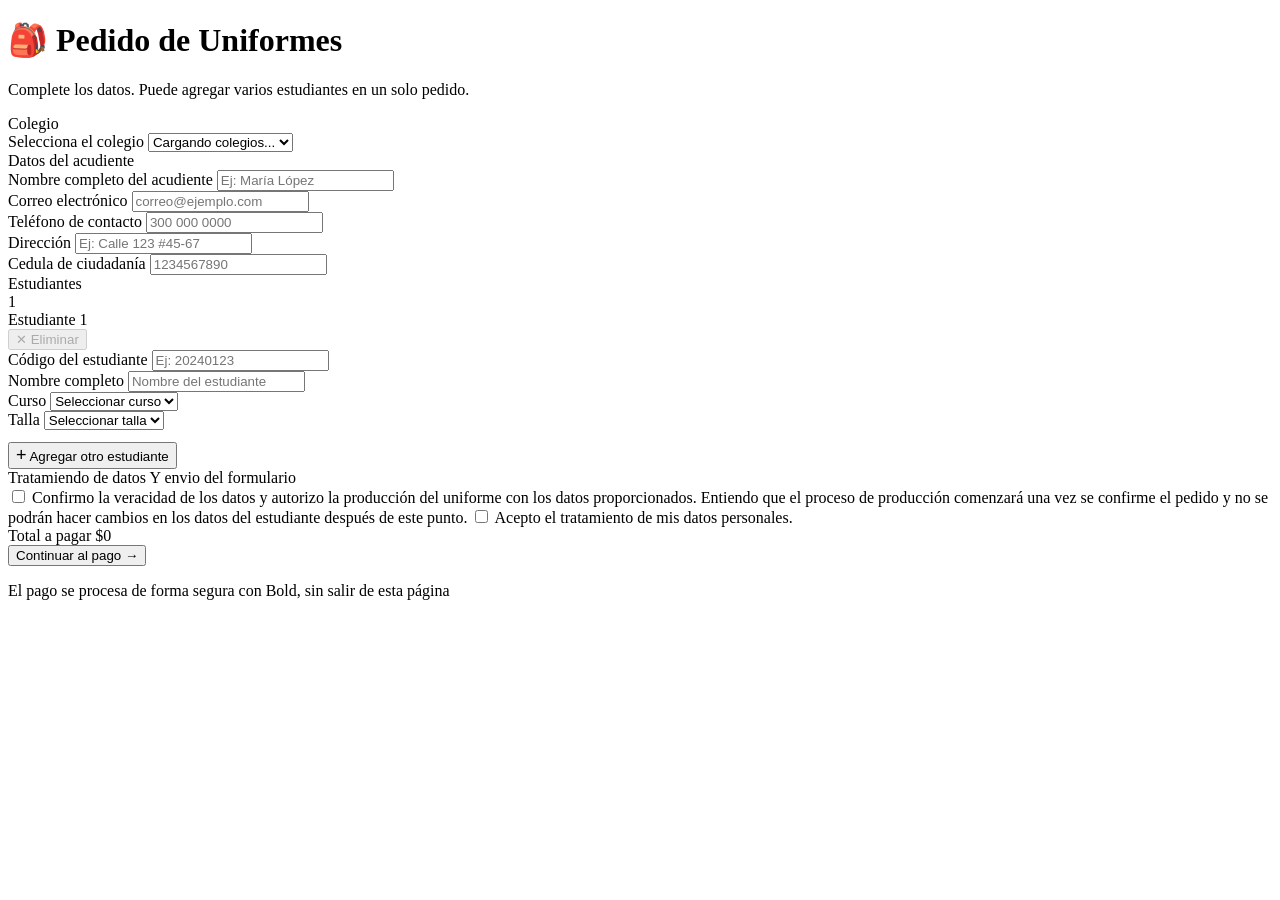
==== index.html @ 0cfe166a "Bold update" ====
<!doctype html>
<html lang="es">
  <head>
    <meta charset="UTF-8" />
    <meta name="viewport" content="width=device-width, initial-scale=1.0" />
    <title>Pedido de Uniformes</title>
    <link
      href="https://fonts.googleapis.com/css2?family=Nunito:wght@400;500;600;700&display=swap"
      rel="stylesheet"
    />
    <link rel="stylesheet" href="index.css" />
    <script src="https://checkout.bold.co/library/boldPaymentButton.js"></script>
  </head>
  <body>
    <div class="header">
      <h1>🎒 Pedido de Uniformes</h1>
      <p>
        Complete los datos. Puede agregar varios estudiantes en un solo pedido.
      </p>
    </div>

    <form id="form">
      <div class="wrap">
        <!-- Selección de colegio -->
        <div class="card">
          <div class="card-title">Colegio</div>
          <div class="fields">
            <div class="field full">
              <label>Selecciona el colegio</label>
              <select id="colegio" required>
                <option value="" disabled selected>Cargando colegios...</option>
              </select>
            </div>
          </div>
        </div>

        <!-- Datos del acudiente -->
        <div class="card">
          <div class="card-title">Datos del acudiente</div>
          <div class="fields">
            <div class="field full">
              <label>Nombre completo del acudiente</label>
              <input id="nombre_padre" placeholder="Ej: María López" required />
            </div>
            <div class="field full">
              <label>Correo electrónico</label>
              <input
                id="email"
                type="email"
                placeholder="correo@ejemplo.com"
                required
              />
            </div>
            <div class="field full">
              <label>Teléfono de contacto</label>
              <input
                id="telefono"
                type="tel"
                placeholder="300 000 0000"
                required
              />
            </div>
            <div class="field full">
              <label>Dirección</label>
              <input
                id="direccion"
                type="text"
                placeholder="Ej: Calle 123 #45-67"
                required
              />
            </div>
            <div class="field full">
              <label>Cedula de ciudadanía</label>
              <input
                id="cedula"
                type="number"
                placeholder="1234567890"
                required
              />
            </div>
          </div>
        </div>

        <!-- Estudiantes -->
        <div>
          <div class="students-header">
            <div class="students-title">Estudiantes</div>
          </div>
          <div class="students-section" id="estudiantes"></div>
          <div style="margin-top: 12px">
            <button type="button" class="btn-add" id="btn-agregar">
              <span style="font-size: 18px">+</span> Agregar otro estudiante
            </button>
          </div>
        </div>

        <!-- Tratamiento de datos -->
        <div class="card">
          <div class="card-title">
            Tratamiendo de datos Y envio del formulario
          </div>
          <div class="fields">
            <div class="field full">
              <label class="terminos-label">
                <input type="checkbox" id="terminos" required />
                <span
                  >Confirmo la veracidad de los datos y autorizo la producción
                  del uniforme con los datos proporcionados. Entiendo que el
                  proceso de producción comenzará una vez se confirme el pedido
                  y no se podrán hacer cambios en los datos del estudiante
                  después de este punto.</span
                >
              </label>
              <label class="terminos-label">
                <input type="checkbox" id="terminos" required />
                <span>Acepto el tratamiento de mis datos personales.</span>
              </label>
            </div>
          </div>
        </div>

        <!-- Total -->
        <div class="total-card">
          <span class="total-label">Total a pagar</span>
          <span class="total-value" id="total-display">$0</span>
        </div>

        <!-- Enviar -->
        <button type="submit" class="btn-submit" id="btn-submit">
          <div class="spinner" id="spinner"></div>
          <span id="btn-texto">Continuar al pago →</span>
        </button>
        <p class="nota">
          El pago se procesa de forma segura con Bold, sin salir de esta página
        </p>
      </div>
    </form>

    <!-- Contenedor oculto donde se inyecta el botón de Bold -->
    <div id="bold-button-container" style="display: none"></div>
    <script src="index.js"></script>
  </body>
</html>
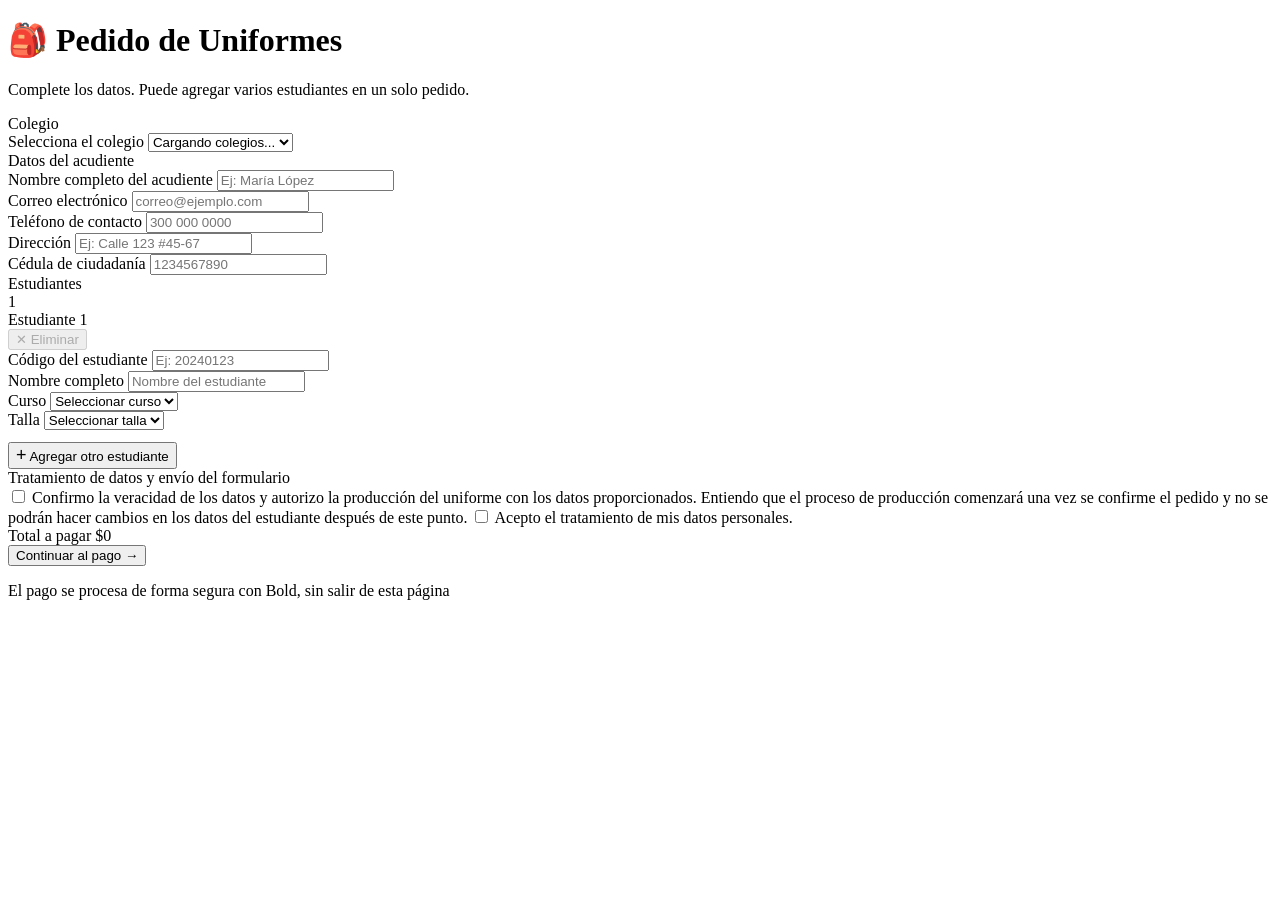
==== commit 9b3af0f1: "Bold update" ====
--- a/index.html
+++ b/index.html
@@ -9,7 +9,12 @@
       rel="stylesheet"
     />
     <link rel="stylesheet" href="index.css" />
-    <script src="https://checkout.bold.co/library/boldPaymentButton.js"></script>
+    <!--
+      La librería de Bold NO se carga aquí a propósito.
+      Se inyecta desde index.js junto con el script del botón: si se carga
+      antes, escanea el DOM cuando el botón todavía no existe y nunca lo
+      renderiza.
+    -->
   </head>
   <body>
     <div class="header">
@@ -70,7 +75,7 @@
               />
             </div>
             <div class="field full">
-              <label>Cedula de ciudadanía</label>
+              <label>Cédula de ciudadanía</label>
               <input
                 id="cedula"
                 type="number"
@@ -97,12 +102,12 @@
         <!-- Tratamiento de datos -->
         <div class="card">
           <div class="card-title">
-            Tratamiendo de datos Y envio del formulario
+            Tratamiento de datos y envío del formulario
           </div>
           <div class="fields">
             <div class="field full">
               <label class="terminos-label">
-                <input type="checkbox" id="terminos" required />
+                <input type="checkbox" id="terminos-produccion" required />
                 <span
                   >Confirmo la veracidad de los datos y autorizo la producción
                   del uniforme con los datos proporcionados. Entiendo que el
@@ -112,7 +117,7 @@
                 >
               </label>
               <label class="terminos-label">
-                <input type="checkbox" id="terminos" required />
+                <input type="checkbox" id="terminos-datos" required />
                 <span>Acepto el tratamiento de mis datos personales.</span>
               </label>
             </div>
@@ -136,8 +141,16 @@
       </div>
     </form>
 
-    <!-- Contenedor oculto donde se inyecta el botón de Bold -->
-    <div id="bold-button-container" style="display: none"></div>
+    <!--
+      Contenedor del botón de Bold. Va fuera de pantalla en lugar de
+      display:none, porque un elemento oculto puede no renderizarse ni
+      recibir el click programático.
+    -->
+    <div
+      id="bold-button-container"
+      style="position: absolute; left: -9999px; top: 0"
+    ></div>
+
     <script src="index.js"></script>
   </body>
 </html>
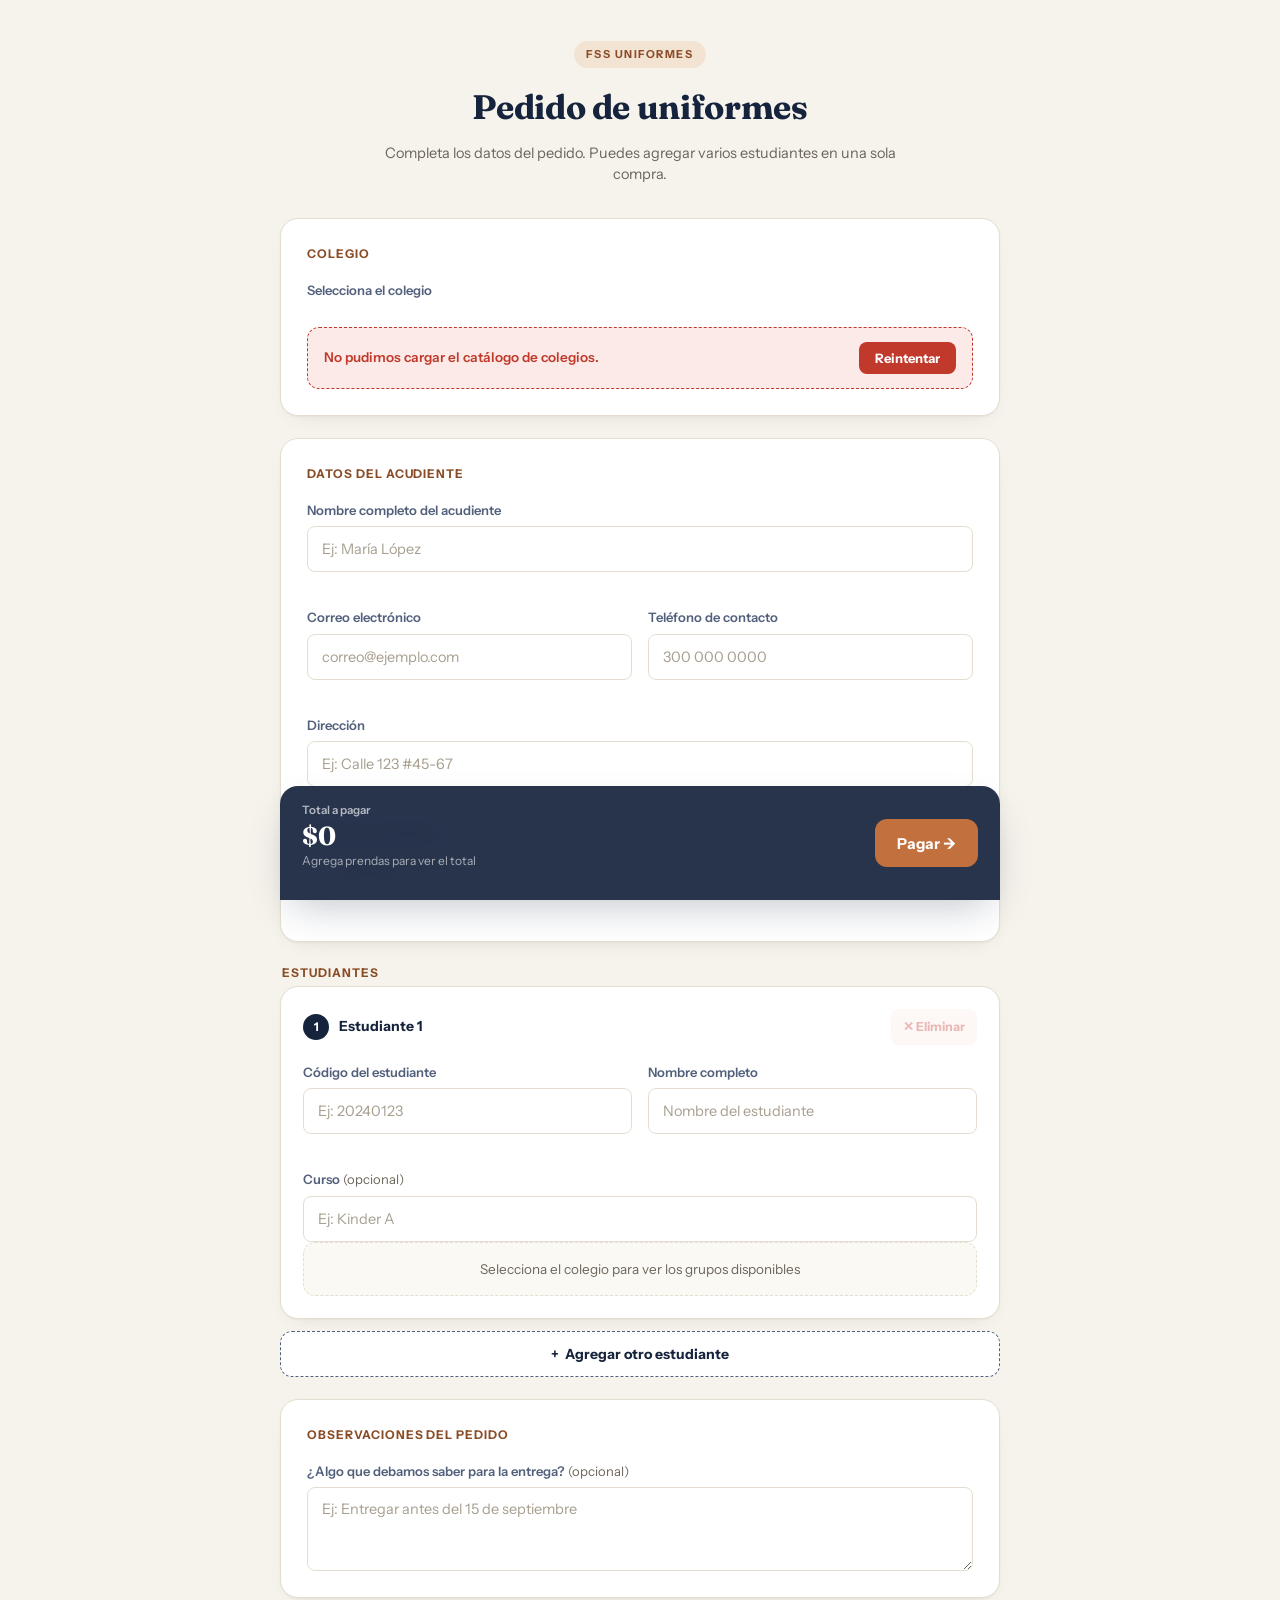
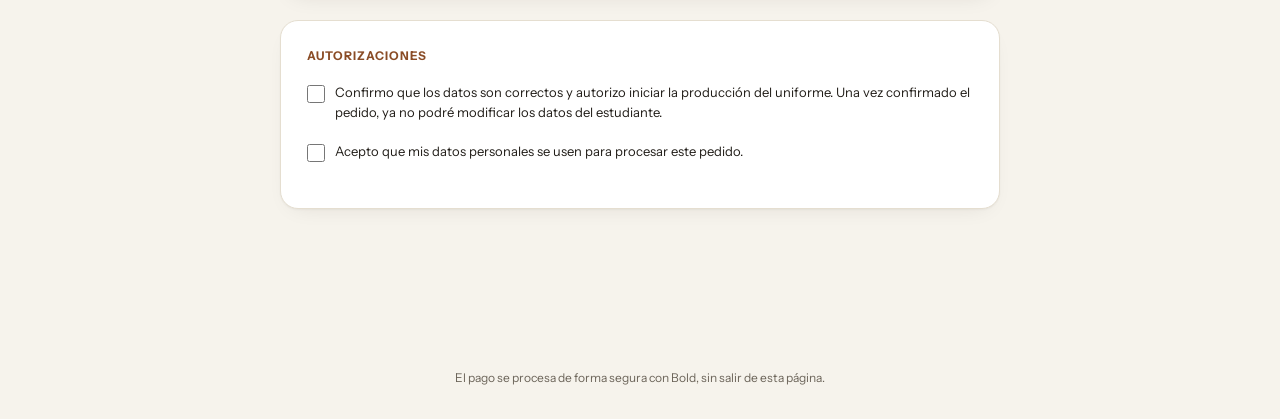
==== commit 22702826: "update" ====
--- a/index.html
+++ b/index.html
@@ -4,8 +4,10 @@
     <meta charset="UTF-8" />
     <meta name="viewport" content="width=device-width, initial-scale=1.0" />
     <title>Pedido de Uniformes</title>
+    <link rel="preconnect" href="https://fonts.googleapis.com" />
+    <link rel="preconnect" href="https://fonts.gstatic.com" crossorigin />
     <link
-      href="https://fonts.googleapis.com/css2?family=Nunito:wght@400;500;600;700&display=swap"
+      href="https://fonts.googleapis.com/css2?family=Fraunces:ital,wght@0,600;0,700;1,500&family=Instrument+Sans:wght@400;500;600;700&display=swap"
       rel="stylesheet"
     />
     <link rel="stylesheet" href="index.css" />
@@ -18,23 +20,38 @@
   </head>
   <body>
     <div class="header">
-      <h1>🎒 Pedido de Uniformes</h1>
+      <span class="eyebrow">FSS Uniformes</span>
+      <h1>Pedido de uniformes</h1>
       <p>
-        Complete los datos. Puede agregar varios estudiantes en un solo pedido.
+        Completa los datos del pedido. Puedes agregar varios estudiantes en
+        una sola compra.
       </p>
     </div>
 
-    <form id="form">
+    <form id="form" novalidate>
       <div class="wrap">
         <!-- Selección de colegio -->
         <div class="card">
           <div class="card-title">Colegio</div>
           <div class="fields">
             <div class="field full">
-              <label>Selecciona el colegio</label>
-              <select id="colegio" required>
-                <option value="" disabled selected>Cargando colegios...</option>
+              <label for="colegio">Selecciona el colegio</label>
+
+              <div class="skeleton-select" id="colegio-skeleton"></div>
+
+              <select id="colegio" hidden>
+                <option value="" disabled selected>
+                  Selecciona el colegio
+                </option>
               </select>
+              <span class="field-error" id="colegio-error"></span>
+
+              <div class="catalog-error" id="catalog-error" hidden role="alert">
+                <p>No pudimos cargar el catálogo de colegios.</p>
+                <button type="button" class="btn-retry" id="btn-retry-catalog">
+                  Reintentar
+                </button>
+              </div>
             </div>
           </div>
         </div>
@@ -44,44 +61,44 @@
           <div class="card-title">Datos del acudiente</div>
           <div class="fields">
             <div class="field full">
-              <label>Nombre completo del acudiente</label>
-              <input id="nombre_padre" placeholder="Ej: María López" required />
+              <label for="nombre_padre">Nombre completo del acudiente</label>
+              <input id="nombre_padre" placeholder="Ej: María López" />
+              <span class="field-error"></span>
             </div>
-            <div class="field full">
-              <label>Correo electrónico</label>
-              <input
-                id="email"
-                type="email"
-                placeholder="correo@ejemplo.com"
-                required
-              />
+            <div class="field">
+              <label for="email">Correo electrónico</label>
+              <input id="email" type="email" placeholder="correo@ejemplo.com" />
+              <span class="field-error"></span>
             </div>
-            <div class="field full">
-              <label>Teléfono de contacto</label>
+            <div class="field">
+              <label for="telefono">Teléfono de contacto</label>
               <input
                 id="telefono"
                 type="tel"
+                inputmode="numeric"
                 placeholder="300 000 0000"
-                required
               />
+              <span class="field-error"></span>
             </div>
             <div class="field full">
-              <label>Dirección</label>
+              <label for="direccion">Dirección</label>
               <input
                 id="direccion"
                 type="text"
                 placeholder="Ej: Calle 123 #45-67"
-                required
               />
+              <span class="field-error"></span>
             </div>
-            <div class="field full">
-              <label>Cédula de ciudadanía</label>
+            <div class="field">
+              <label for="cedula">Cédula de ciudadanía</label>
               <input
                 id="cedula"
-                type="number"
+                type="text"
+                inputmode="numeric"
+                pattern="[0-9]*"
                 placeholder="1234567890"
-                required
               />
+              <span class="field-error"></span>
             </div>
           </div>
         </div>
@@ -94,51 +111,74 @@
           <div class="students-section" id="estudiantes"></div>
           <div style="margin-top: 12px">
             <button type="button" class="btn-add" id="btn-agregar">
-              <span style="font-size: 18px">+</span> Agregar otro estudiante
+              <span aria-hidden="true">+</span> Agregar otro estudiante
             </button>
           </div>
         </div>
 
-        <!-- Tratamiento de datos -->
+        <!-- Observaciones del pedido -->
         <div class="card">
-          <div class="card-title">
-            Tratamiento de datos y envío del formulario
-          </div>
+          <div class="card-title">Observaciones del pedido</div>
           <div class="fields">
             <div class="field full">
-              <label class="terminos-label">
-                <input type="checkbox" id="terminos-produccion" required />
-                <span
-                  >Confirmo la veracidad de los datos y autorizo la producción
-                  del uniforme con los datos proporcionados. Entiendo que el
-                  proceso de producción comenzará una vez se confirme el pedido
-                  y no se podrán hacer cambios en los datos del estudiante
-                  después de este punto.</span
-                >
-              </label>
-              <label class="terminos-label">
-                <input type="checkbox" id="terminos-datos" required />
-                <span>Acepto el tratamiento de mis datos personales.</span>
-              </label>
+              <label for="notas_pedido"
+                >¿Algo que debamos saber para la entrega?
+                <span class="opt">(opcional)</span></label
+              >
+              <textarea
+                id="notas_pedido"
+                rows="3"
+                placeholder="Ej: Entregar antes del 15 de septiembre"
+              ></textarea>
             </div>
           </div>
         </div>
 
-        <!-- Total -->
-        <div class="total-card">
+        <!-- Autorizaciones -->
+        <div class="card">
+          <div class="card-title">Autorizaciones</div>
+          <div class="fields">
+            <div class="field full">
+              <label class="check-label">
+                <input type="checkbox" id="terminos-produccion" />
+                <span
+                  >Confirmo que los datos son correctos y autorizo iniciar la
+                  producción del uniforme. Una vez confirmado el pedido, ya no
+                  podré modificar los datos del estudiante.</span
+                >
+              </label>
+              <label class="check-label">
+                <input type="checkbox" id="terminos-datos" />
+                <span
+                  >Acepto que mis datos personales se usen para procesar este
+                  pedido.</span
+                >
+              </label>
+              <span class="field-error" id="autorizaciones-error"></span>
+            </div>
+          </div>
+        </div>
+      </div>
+
+      <!-- Total, siempre visible -->
+      <div class="total-bar" id="total-bar">
+        <div class="total-info">
           <span class="total-label">Total a pagar</span>
-          <span class="total-value" id="total-display">$0</span>
+          <span class="total-value" id="total-value">$0</span>
+          <span class="total-sub" id="total-sub"
+            >Agrega prendas para ver el total</span
+          >
+          <span class="field-error" id="total-error"></span>
         </div>
-
-        <!-- Enviar -->
         <button type="submit" class="btn-submit" id="btn-submit">
-          <div class="spinner" id="spinner"></div>
-          <span id="btn-texto">Continuar al pago →</span>
+          <span class="spinner" id="spinner"></span>
+          <span id="btn-texto">Pagar →</span>
         </button>
-        <p class="nota">
-          El pago se procesa de forma segura con Bold, sin salir de esta página
-        </p>
       </div>
+      <p class="submit-error" id="submit-error" aria-live="polite"></p>
+      <p class="nota">
+        El pago se procesa de forma segura con Bold, sin salir de esta página.
+      </p>
     </form>
 
     <!--
--- a/index.css
+++ b/index.css
@@ -0,0 +1,750 @@
+*,
+*::before,
+*::after {
+  box-sizing: border-box;
+  margin: 0;
+  padding: 0;
+}
+
+/* Varios componentes fijan su propio `display` (flex/grid); sin esto esas
+   reglas ganan sobre el `display:none` nativo de [hidden] y el elemento
+   se muestra igual. */
+[hidden] {
+  display: none !important;
+}
+
+:root {
+  --font-display: "Fraunces", serif;
+  --font-body: "Instrument Sans", sans-serif;
+
+  --navy: #16233d;
+  --navy-soft: #52607c;
+  --accent: #c2703d;
+  --accent-dark: #8a4c26;
+  --accent-soft: #f3e3d3;
+  --success: #2f7d5f;
+  --success-soft: #e4f1ec;
+  --danger: #c0392b;
+  --danger-soft: #fbeae7;
+
+  --bg: #f6f3ec;
+  --surface: #ffffff;
+  --surface-alt: #fbf9f4;
+  --border: #e5ded0;
+  --border-soft: #efe9dd;
+  --text: #211d18;
+  --muted: #6b6459;
+
+  --radius-lg: 18px;
+  --radius-md: 12px;
+  --radius-sm: 8px;
+  --shadow-card: 0 1px 2px rgba(33, 29, 24, 0.04), 0 8px 24px -14px rgba(33, 29, 24, 0.14);
+  --shadow-float: 0 16px 40px -12px rgba(22, 35, 61, 0.28);
+}
+
+html {
+  -webkit-text-size-adjust: 100%;
+}
+
+body {
+  font-family: var(--font-body);
+  background: var(--bg);
+  color: var(--text);
+  min-height: 100vh;
+  padding: 40px 16px 32px;
+  line-height: 1.5;
+}
+
+/* ── Encabezado ─────────────────────────────────────────────────── */
+.header {
+  text-align: center;
+  max-width: 560px;
+  margin: 0 auto 32px;
+}
+.eyebrow {
+  display: inline-block;
+  font-size: 11px;
+  font-weight: 700;
+  letter-spacing: 0.14em;
+  text-transform: uppercase;
+  color: var(--accent-dark);
+  background: var(--accent-soft);
+  padding: 5px 12px;
+  border-radius: 999px;
+  margin-bottom: 14px;
+}
+.header h1 {
+  font-family: var(--font-display);
+  font-size: 34px;
+  font-weight: 700;
+  color: var(--navy);
+  letter-spacing: -0.01em;
+  margin-bottom: 10px;
+}
+.header p {
+  font-size: 14.5px;
+  color: var(--muted);
+}
+
+.wrap {
+  max-width: 720px;
+  margin: 0 auto;
+  display: flex;
+  flex-direction: column;
+  gap: 22px;
+  padding-bottom: 28px;
+}
+
+/* ── Tarjetas base ──────────────────────────────────────────────── */
+.card {
+  background: var(--surface);
+  border: 1px solid var(--border);
+  border-radius: var(--radius-lg);
+  padding: 26px;
+  box-shadow: var(--shadow-card);
+}
+.card-title {
+  font-size: 12px;
+  font-weight: 700;
+  letter-spacing: 0.08em;
+  text-transform: uppercase;
+  color: var(--accent-dark);
+  margin-bottom: 18px;
+}
+
+.fields {
+  display: grid;
+  grid-template-columns: 1fr 1fr;
+  gap: 16px;
+}
+.field {
+  display: flex;
+  flex-direction: column;
+  gap: 6px;
+}
+.field.full {
+  grid-column: 1 / -1;
+}
+
+label {
+  font-size: 13px;
+  font-weight: 600;
+  color: var(--navy-soft);
+}
+.opt {
+  font-weight: 400;
+  color: var(--muted);
+}
+
+input,
+select,
+textarea {
+  min-height: 46px;
+  border: 1.5px solid var(--border);
+  border-radius: var(--radius-sm);
+  padding: 0 14px;
+  font-family: var(--font-body);
+  font-size: 14.5px;
+  color: var(--text);
+  background: #fff;
+  transition: border-color 0.15s, box-shadow 0.15s;
+  outline: none;
+}
+textarea {
+  padding: 12px 14px;
+  min-height: 84px;
+  resize: vertical;
+}
+input::placeholder,
+textarea::placeholder {
+  color: #a79f8f;
+}
+input:focus,
+select:focus,
+textarea:focus {
+  border-color: var(--accent);
+  box-shadow: 0 0 0 3px rgba(194, 112, 61, 0.16);
+}
+select:disabled {
+  background: var(--surface-alt);
+  color: #b3ab9c;
+  cursor: not-allowed;
+}
+input.invalid,
+select.invalid {
+  border-color: var(--danger);
+}
+input.invalid:focus,
+select.invalid:focus {
+  box-shadow: 0 0 0 3px rgba(192, 57, 43, 0.14);
+}
+
+.field-error {
+  font-size: 12px;
+  font-weight: 600;
+  color: var(--danger);
+  min-height: 14px;
+}
+
+/* ── Skeleton de carga ──────────────────────────────────────────── */
+.skeleton-select {
+  height: 46px;
+  border-radius: var(--radius-sm);
+  background: linear-gradient(
+    100deg,
+    var(--border-soft) 30%,
+    #fff 50%,
+    var(--border-soft) 70%
+  );
+  background-size: 200% 100%;
+  animation: shimmer 1.3s ease-in-out infinite;
+}
+@keyframes shimmer {
+  0% {
+    background-position: 200% 0;
+  }
+  100% {
+    background-position: -200% 0;
+  }
+}
+
+.catalog-error {
+  border: 1.5px dashed var(--danger);
+  background: var(--danger-soft);
+  border-radius: var(--radius-md);
+  padding: 14px 16px;
+  display: flex;
+  align-items: center;
+  justify-content: space-between;
+  gap: 12px;
+  flex-wrap: wrap;
+}
+.catalog-error p {
+  font-size: 13.5px;
+  color: var(--danger);
+  font-weight: 600;
+}
+.btn-retry {
+  background: var(--danger);
+  color: #fff;
+  border: none;
+  border-radius: var(--radius-sm);
+  padding: 8px 16px;
+  font-size: 13px;
+  font-weight: 700;
+  font-family: var(--font-body);
+  cursor: pointer;
+  transition: background 0.15s;
+  white-space: nowrap;
+}
+.btn-retry:hover {
+  background: #a3301f;
+}
+
+/* ── Estudiantes ────────────────────────────────────────────────── */
+.students-header {
+  display: flex;
+  align-items: center;
+  justify-content: space-between;
+  margin-bottom: 4px;
+  padding: 0 2px;
+}
+.students-title {
+  font-size: 12px;
+  font-weight: 700;
+  letter-spacing: 0.08em;
+  text-transform: uppercase;
+  color: var(--accent-dark);
+}
+
+.students-section {
+  display: flex;
+  flex-direction: column;
+  gap: 14px;
+}
+
+.student-card {
+  background: var(--surface);
+  border: 1px solid var(--border);
+  border-radius: var(--radius-lg);
+  padding: 22px;
+  box-shadow: var(--shadow-card);
+  animation: slideIn 0.25s ease;
+}
+.student-card.removing {
+  animation: slideOut 0.2s ease forwards;
+}
+@keyframes slideIn {
+  from {
+    opacity: 0;
+    transform: translateY(-10px);
+  }
+  to {
+    opacity: 1;
+    transform: translateY(0);
+  }
+}
+@keyframes slideOut {
+  from {
+    opacity: 1;
+    transform: translateY(0);
+  }
+  to {
+    opacity: 0;
+    transform: translateY(-8px);
+  }
+}
+
+.student-header {
+  display: flex;
+  align-items: center;
+  justify-content: space-between;
+  margin-bottom: 18px;
+  gap: 12px;
+}
+.student-num {
+  display: flex;
+  align-items: center;
+  gap: 10px;
+}
+.badge {
+  width: 26px;
+  height: 26px;
+  flex-shrink: 0;
+  border-radius: 50%;
+  background: var(--navy);
+  color: #fff;
+  font-size: 12px;
+  font-weight: 700;
+  display: flex;
+  align-items: center;
+  justify-content: center;
+}
+.student-label {
+  font-size: 14px;
+  font-weight: 700;
+  color: var(--navy);
+}
+
+.btn-remove {
+  background: var(--danger-soft);
+  color: var(--danger);
+  border: none;
+  border-radius: var(--radius-sm);
+  padding: 8px 12px;
+  min-height: 36px;
+  font-size: 12.5px;
+  font-weight: 700;
+  cursor: pointer;
+  font-family: var(--font-body);
+  transition: background 0.15s;
+  flex-shrink: 0;
+}
+.btn-remove:hover:not(:disabled) {
+  background: #f6cdc7;
+}
+.btn-remove:disabled {
+  opacity: 0.35;
+  cursor: default;
+}
+
+.card-error {
+  background: var(--danger-soft);
+  color: var(--danger);
+  font-size: 13px;
+  font-weight: 600;
+  border-radius: var(--radius-sm);
+  padding: 10px 14px;
+  margin-bottom: 16px;
+  animation: slideIn 0.2s ease;
+}
+
+/* ── Grupos ─────────────────────────────────────────────────────── */
+.grupos-empty {
+  border: 1.5px dashed var(--border);
+  border-radius: var(--radius-md);
+  padding: 16px;
+  text-align: center;
+  font-size: 13.5px;
+  color: var(--muted);
+  background: var(--surface-alt);
+}
+
+.grupos-list {
+  display: flex;
+  flex-direction: column;
+  gap: 14px;
+}
+
+.grupo-card {
+  background: var(--surface-alt);
+  border: 1.5px solid var(--border-soft);
+  border-radius: var(--radius-md);
+  padding: 16px;
+  animation: slideIn 0.2s ease;
+}
+.grupo-card.removing {
+  animation: slideOut 0.18s ease forwards;
+}
+
+.grupo-header {
+  display: flex;
+  align-items: center;
+  justify-content: space-between;
+  gap: 10px;
+  margin-bottom: 14px;
+  flex-wrap: wrap;
+}
+.grupo-title {
+  font-size: 14.5px;
+  font-weight: 700;
+  color: var(--navy);
+}
+.grupo-header-right {
+  display: flex;
+  align-items: center;
+  gap: 8px;
+}
+.talla-general {
+  min-height: 38px;
+  height: 38px;
+  min-width: 92px;
+  font-size: 13px;
+  padding: 0 10px;
+}
+.btn-remove-grupo {
+  width: 30px;
+  height: 30px;
+  flex-shrink: 0;
+  border: none;
+  border-radius: 50%;
+  background: var(--danger-soft);
+  color: var(--danger);
+  font-size: 13px;
+  cursor: pointer;
+  transition: background 0.15s;
+}
+.btn-remove-grupo:hover {
+  background: #f6cdc7;
+}
+
+.prendas-list {
+  display: flex;
+  flex-direction: column;
+  gap: 10px;
+}
+.prenda-row {
+  display: grid;
+  grid-template-columns: 1fr auto auto;
+  align-items: center;
+  gap: 8px;
+}
+.prenda-nombre {
+  font-size: 13.5px;
+  font-weight: 600;
+  color: var(--text);
+}
+.prenda-row select {
+  min-height: 40px;
+  height: 40px;
+  font-size: 13.5px;
+  min-width: 0;
+}
+.btn-nota-toggle {
+  width: 40px;
+  height: 40px;
+  flex-shrink: 0;
+  border: 1.5px solid var(--border);
+  border-radius: var(--radius-sm);
+  background: #fff;
+  font-size: 15px;
+  cursor: pointer;
+  transition: border-color 0.15s, background 0.15s;
+}
+.btn-nota-toggle:hover {
+  border-color: var(--accent);
+  background: var(--accent-soft);
+}
+.nota-input {
+  grid-column: 1 / -1;
+  min-height: 40px;
+  height: 40px;
+  font-size: 13.5px;
+  animation: slideIn 0.15s ease;
+}
+
+/* ── Agregar grupo ──────────────────────────────────────────────── */
+.add-grupo-wrap {
+  position: relative;
+  margin-top: 14px;
+}
+.btn-add-grupo {
+  background: var(--accent-soft);
+  color: var(--accent-dark);
+  border: 1.5px dashed var(--accent);
+  border-radius: var(--radius-md);
+  padding: 11px;
+  font-size: 13.5px;
+  font-weight: 700;
+  font-family: var(--font-body);
+  cursor: pointer;
+  width: 100%;
+  min-height: 44px;
+  transition: background 0.15s;
+}
+.btn-add-grupo:hover {
+  background: #eed7c0;
+}
+
+.add-grupo-menu {
+  position: absolute;
+  z-index: 20;
+  top: calc(100% + 6px);
+  left: 0;
+  right: 0;
+  background: #fff;
+  border: 1px solid var(--border);
+  border-radius: var(--radius-md);
+  box-shadow: var(--shadow-float);
+  padding: 6px;
+  display: flex;
+  flex-direction: column;
+  gap: 2px;
+  max-height: 220px;
+  overflow-y: auto;
+}
+.add-grupo-item {
+  text-align: left;
+  background: none;
+  border: none;
+  border-radius: var(--radius-sm);
+  padding: 10px 12px;
+  min-height: 40px;
+  font-size: 13.5px;
+  font-weight: 600;
+  font-family: var(--font-body);
+  color: var(--text);
+  cursor: pointer;
+  transition: background 0.12s;
+}
+.add-grupo-item:hover {
+  background: var(--accent-soft);
+  color: var(--accent-dark);
+}
+
+/* ── Agregar estudiante ─────────────────────────────────────────── */
+.btn-add {
+  background: var(--surface);
+  color: var(--navy);
+  border: 1.5px dashed var(--navy-soft);
+  border-radius: var(--radius-md);
+  padding: 13px;
+  font-size: 14px;
+  font-weight: 700;
+  font-family: var(--font-body);
+  cursor: pointer;
+  width: 100%;
+  min-height: 46px;
+  transition: background 0.15s, border-color 0.15s;
+  display: flex;
+  align-items: center;
+  justify-content: center;
+  gap: 6px;
+}
+.btn-add:hover {
+  background: var(--surface-alt);
+  border-color: var(--navy);
+}
+
+/* ── Autorizaciones ─────────────────────────────────────────────── */
+.check-label {
+  display: flex;
+  gap: 10px;
+  align-items: flex-start;
+  font-size: 13px;
+  font-weight: 400;
+  color: var(--text);
+  line-height: 1.5;
+}
+.check-label + .check-label {
+  margin-top: 14px;
+}
+.check-label input {
+  min-height: auto;
+  width: 18px;
+  height: 18px;
+  flex-shrink: 0;
+  margin-top: 2px;
+  accent-color: var(--accent);
+}
+
+/* ── Total sticky ───────────────────────────────────────────────── */
+.total-bar {
+  position: sticky;
+  bottom: 0;
+  z-index: 30;
+  max-width: 720px;
+  margin: 8px auto 0;
+  background: rgba(22, 35, 61, 0.92);
+  backdrop-filter: blur(10px);
+  -webkit-backdrop-filter: blur(10px);
+  border-radius: var(--radius-lg) var(--radius-lg) 0 0;
+  padding: 16px 22px;
+  display: flex;
+  align-items: center;
+  justify-content: space-between;
+  gap: 16px;
+  box-shadow: var(--shadow-float);
+}
+.total-bar.invalid {
+  box-shadow: var(--shadow-float), 0 0 0 2px var(--danger);
+}
+.total-info {
+  display: flex;
+  flex-direction: column;
+  min-width: 0;
+}
+.total-label {
+  font-size: 11.5px;
+  font-weight: 600;
+  color: rgba(255, 255, 255, 0.65);
+}
+.total-value {
+  font-family: var(--font-display);
+  font-size: 26px;
+  font-weight: 700;
+  color: #fff;
+  line-height: 1.25;
+}
+.total-value.pulse {
+  animation: pulse 0.35s ease;
+}
+@keyframes pulse {
+  0% {
+    transform: scale(1);
+  }
+  40% {
+    transform: scale(1.06);
+    color: var(--accent);
+  }
+  100% {
+    transform: scale(1);
+  }
+}
+.total-sub {
+  font-size: 12px;
+  color: rgba(255, 255, 255, 0.6);
+}
+.total-bar #total-error {
+  color: #ffb4a8;
+}
+
+.btn-submit {
+  background: var(--accent);
+  color: #fff;
+  border: none;
+  border-radius: var(--radius-md);
+  padding: 14px 22px;
+  min-height: 48px;
+  font-size: 15px;
+  font-weight: 700;
+  font-family: var(--font-body);
+  cursor: pointer;
+  flex-shrink: 0;
+  transition: background 0.15s, transform 0.1s;
+  display: flex;
+  align-items: center;
+  justify-content: center;
+  gap: 8px;
+}
+.btn-submit:hover:not(:disabled) {
+  background: var(--accent-dark);
+}
+.btn-submit:active:not(:disabled) {
+  transform: scale(0.98);
+}
+.btn-submit:disabled {
+  background: #8a93a3;
+  cursor: not-allowed;
+  transform: none;
+}
+
+.submit-error {
+  max-width: 720px;
+  margin: 10px auto 0;
+  text-align: center;
+  font-size: 13px;
+  font-weight: 600;
+  color: var(--danger);
+}
+
+.nota {
+  text-align: center;
+  font-size: 12px;
+  color: var(--muted);
+  margin: 10px auto 0;
+  max-width: 720px;
+}
+
+.spinner {
+  width: 18px;
+  height: 18px;
+  border: 2px solid rgba(255, 255, 255, 0.35);
+  border-top-color: #fff;
+  border-radius: 50%;
+  display: none;
+}
+.spinner.active {
+  display: block;
+  animation: spin 0.6s linear infinite;
+}
+@keyframes spin {
+  to {
+    transform: rotate(360deg);
+  }
+}
+
+#form.is-loading .card,
+#form.is-loading .students-section {
+  opacity: 0.55;
+  pointer-events: none;
+}
+
+/* ── Responsivo ─────────────────────────────────────────────────── */
+@media (max-width: 767px) {
+  .prenda-row {
+    grid-template-columns: 1fr auto;
+    row-gap: 8px;
+  }
+  .prenda-nombre {
+    grid-column: 1 / -1;
+  }
+}
+
+@media (max-width: 479px) {
+  .fields {
+    grid-template-columns: 1fr;
+  }
+  .field.full {
+    grid-column: 1;
+  }
+  .header h1 {
+    font-size: 27px;
+  }
+  .card,
+  .student-card {
+    padding: 18px;
+    border-radius: var(--radius-md);
+  }
+  .total-bar {
+    flex-wrap: wrap;
+    padding: 14px 16px;
+    border-radius: var(--radius-md) var(--radius-md) 0 0;
+  }
+  .btn-submit {
+    width: 100%;
+  }
+  .total-value {
+    font-size: 22px;
+  }
+}
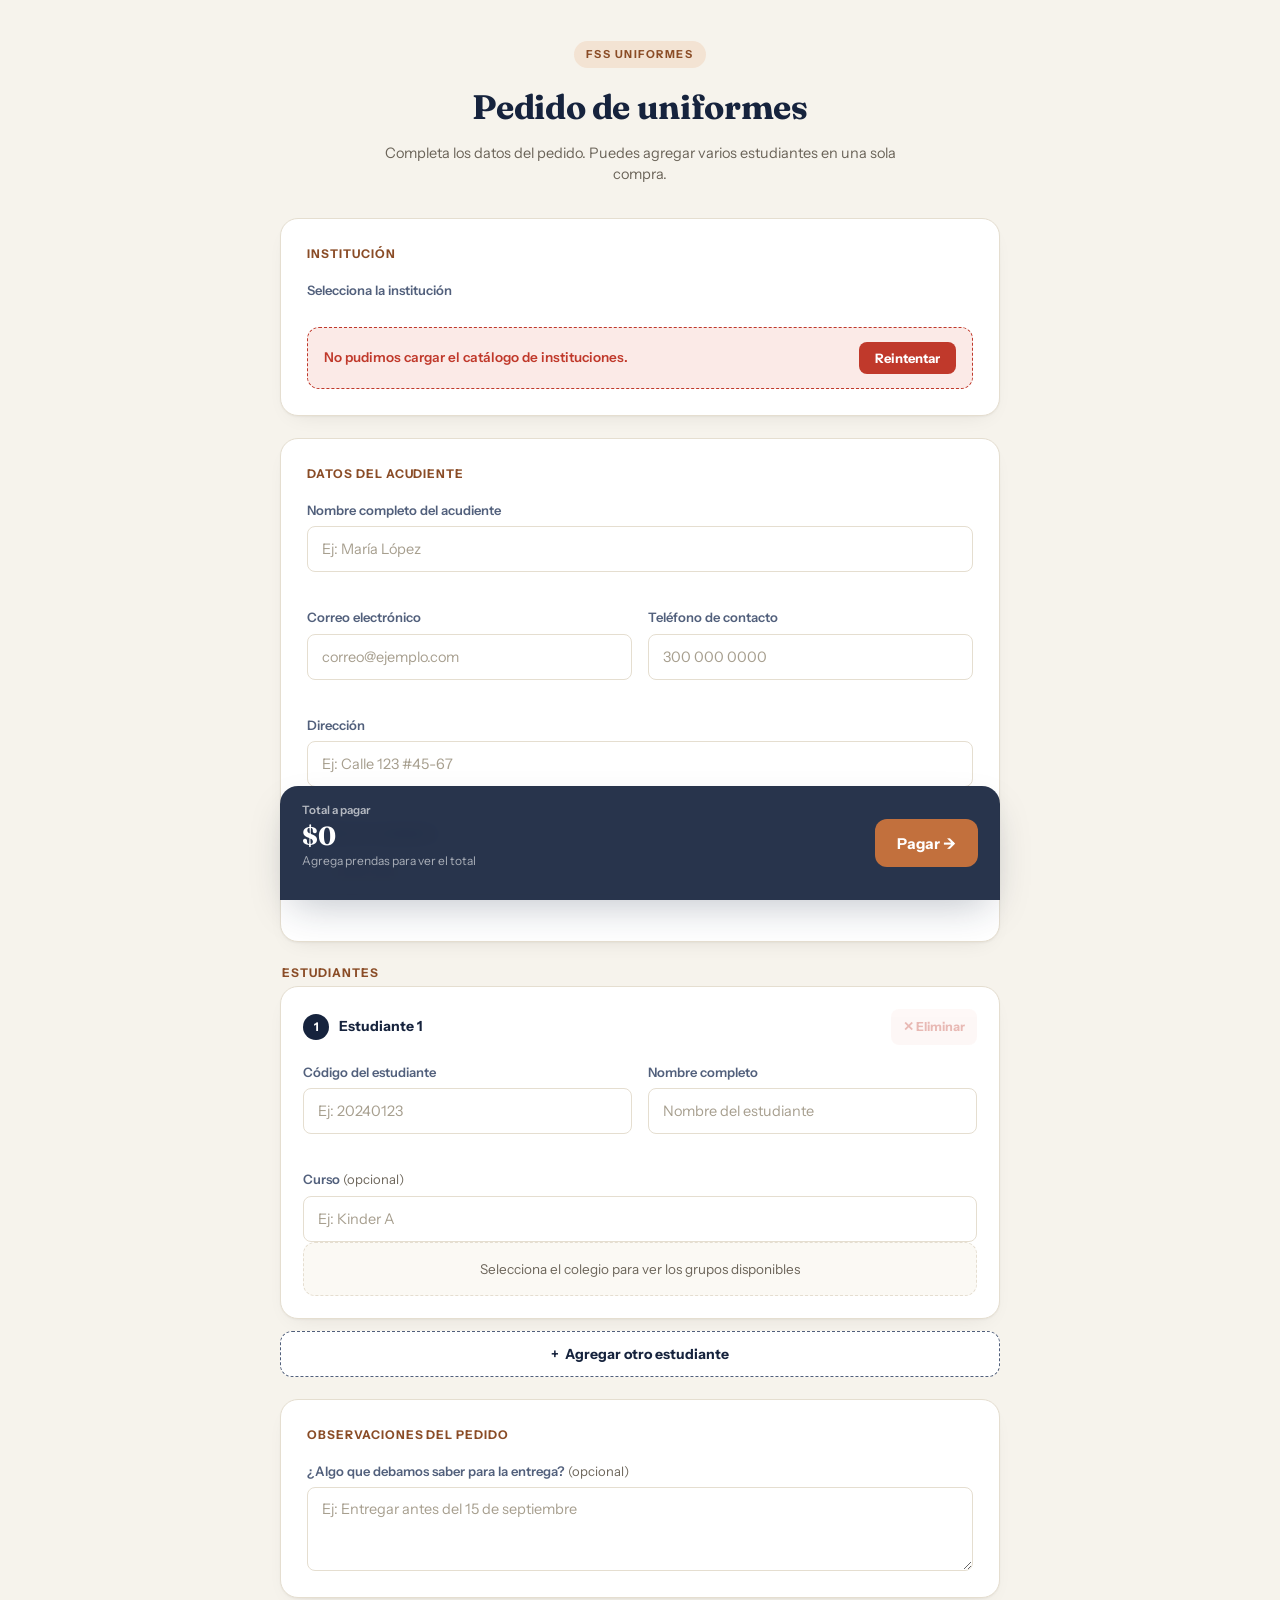
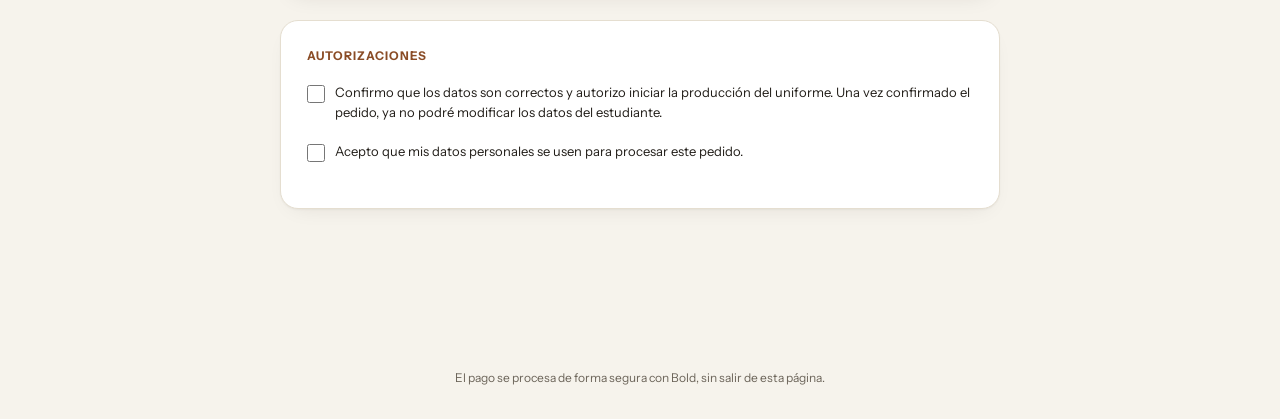
==== commit 61925f3c: "Actualizar textos de colegio a institución en HTML Co-authored-by: AndrevLare <90996615+AndrevLare@u" ====
--- a/index.html
+++ b/index.html
@@ -30,24 +30,24 @@
 
     <form id="form" novalidate>
       <div class="wrap">
-        <!-- Selección de colegio -->
+        <!-- Selección de institución -->
         <div class="card">
-          <div class="card-title">Colegio</div>
+          <div class="card-title">Institución</div>
           <div class="fields">
             <div class="field full">
-              <label for="colegio">Selecciona el colegio</label>
+              <label for="colegio">Selecciona la institución</label>
 
               <div class="skeleton-select" id="colegio-skeleton"></div>
 
               <select id="colegio" hidden>
                 <option value="" disabled selected>
-                  Selecciona el colegio
+                  Selecciona la institución
                 </option>
               </select>
               <span class="field-error" id="colegio-error"></span>
 
               <div class="catalog-error" id="catalog-error" hidden role="alert">
-                <p>No pudimos cargar el catálogo de colegios.</p>
+                <p>No pudimos cargar el catálogo de instituciones.</p>
                 <button type="button" class="btn-retry" id="btn-retry-catalog">
                   Reintentar
                 </button>
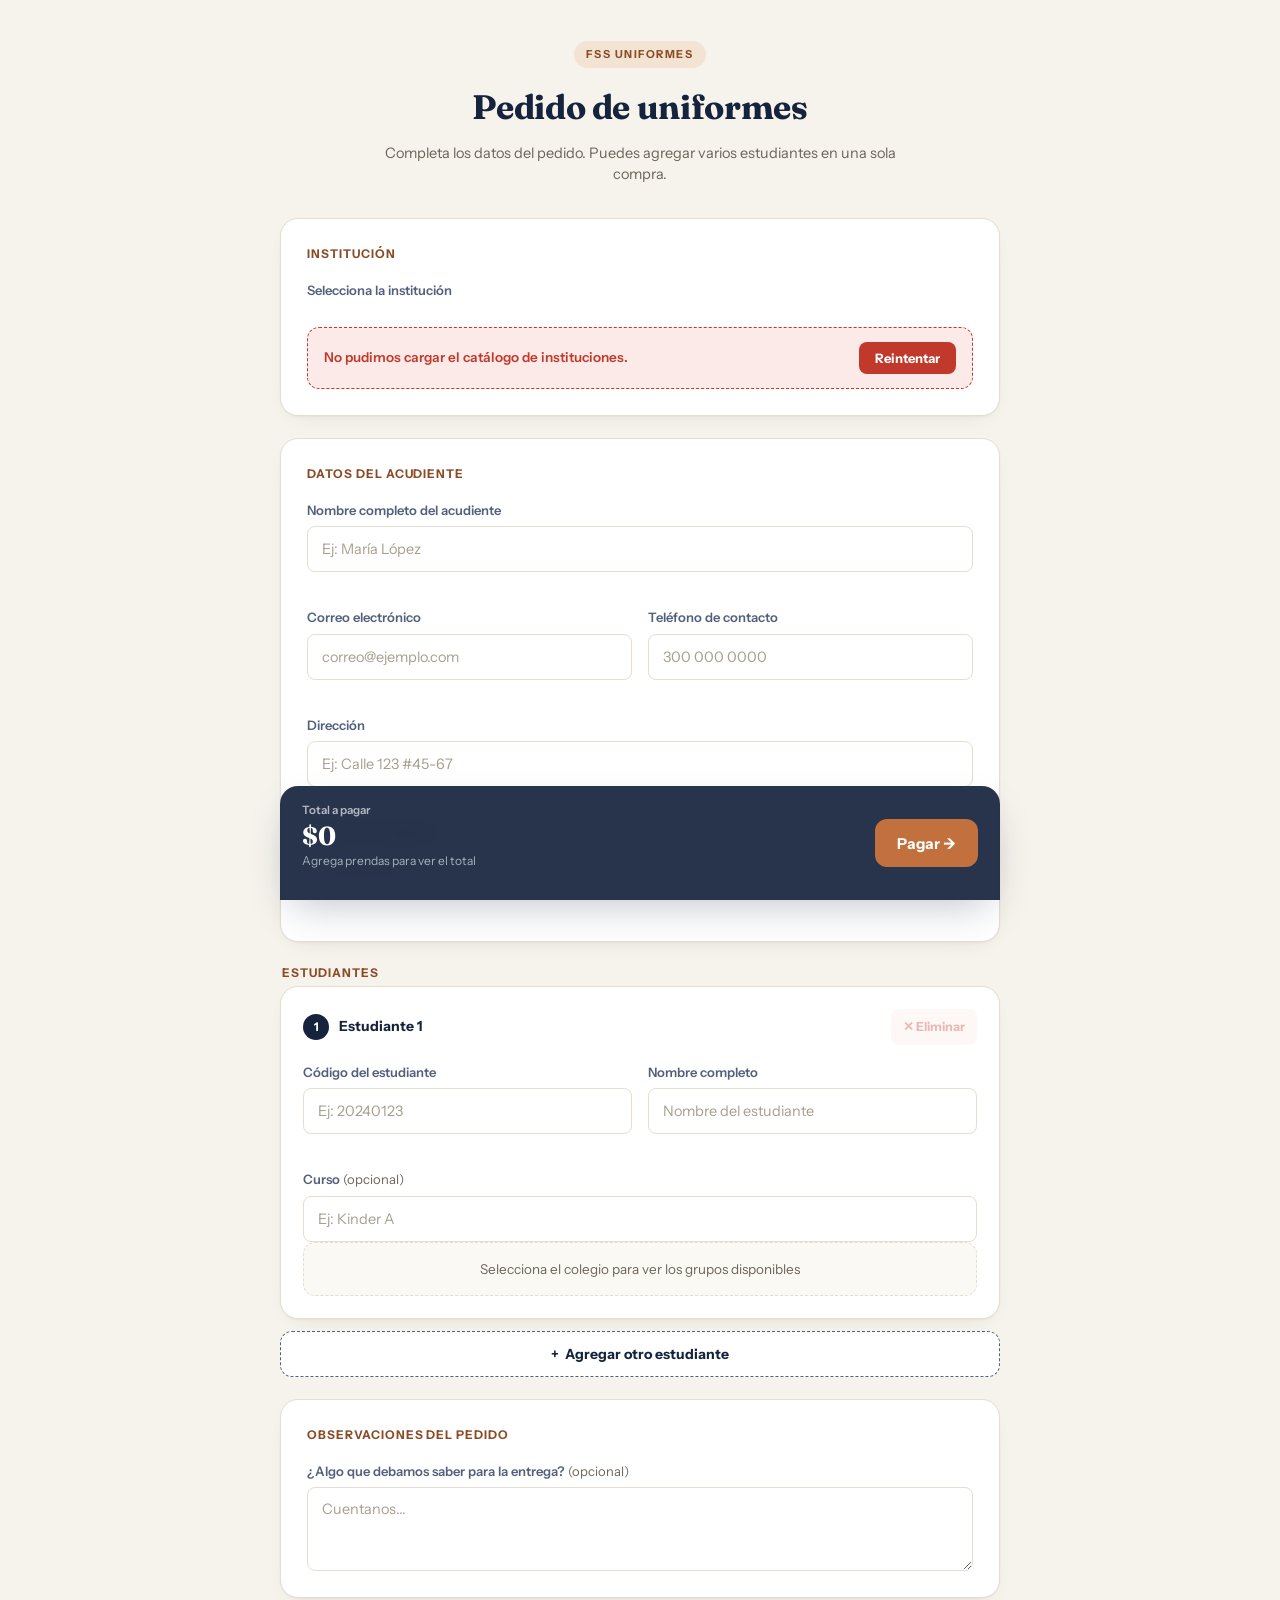
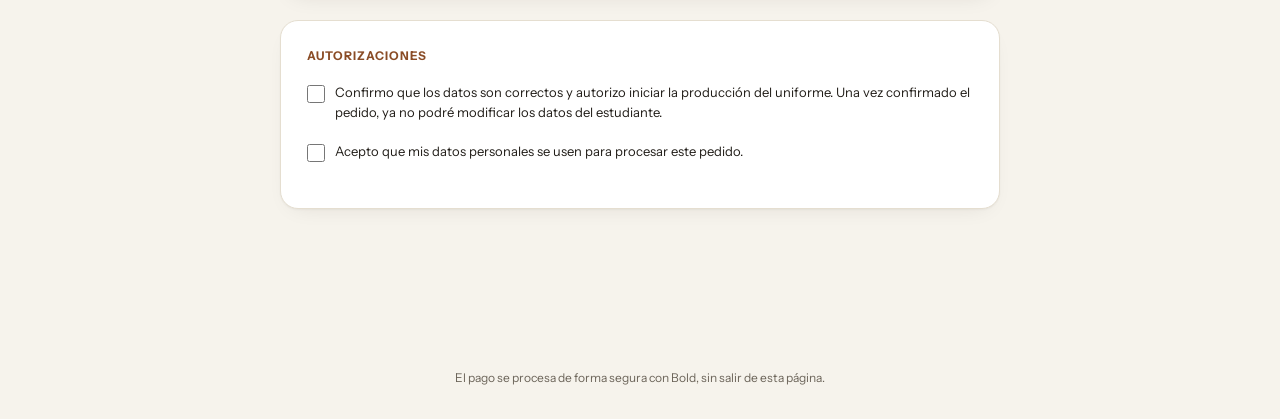
==== commit d3767446: "Actualizar index.html" ====
--- a/index.html
+++ b/index.html
@@ -128,7 +128,7 @@
               <textarea
                 id="notas_pedido"
                 rows="3"
-                placeholder="Ej: Entregar antes del 15 de septiembre"
+                placeholder="Cuentanos..."
               ></textarea>
             </div>
           </div>
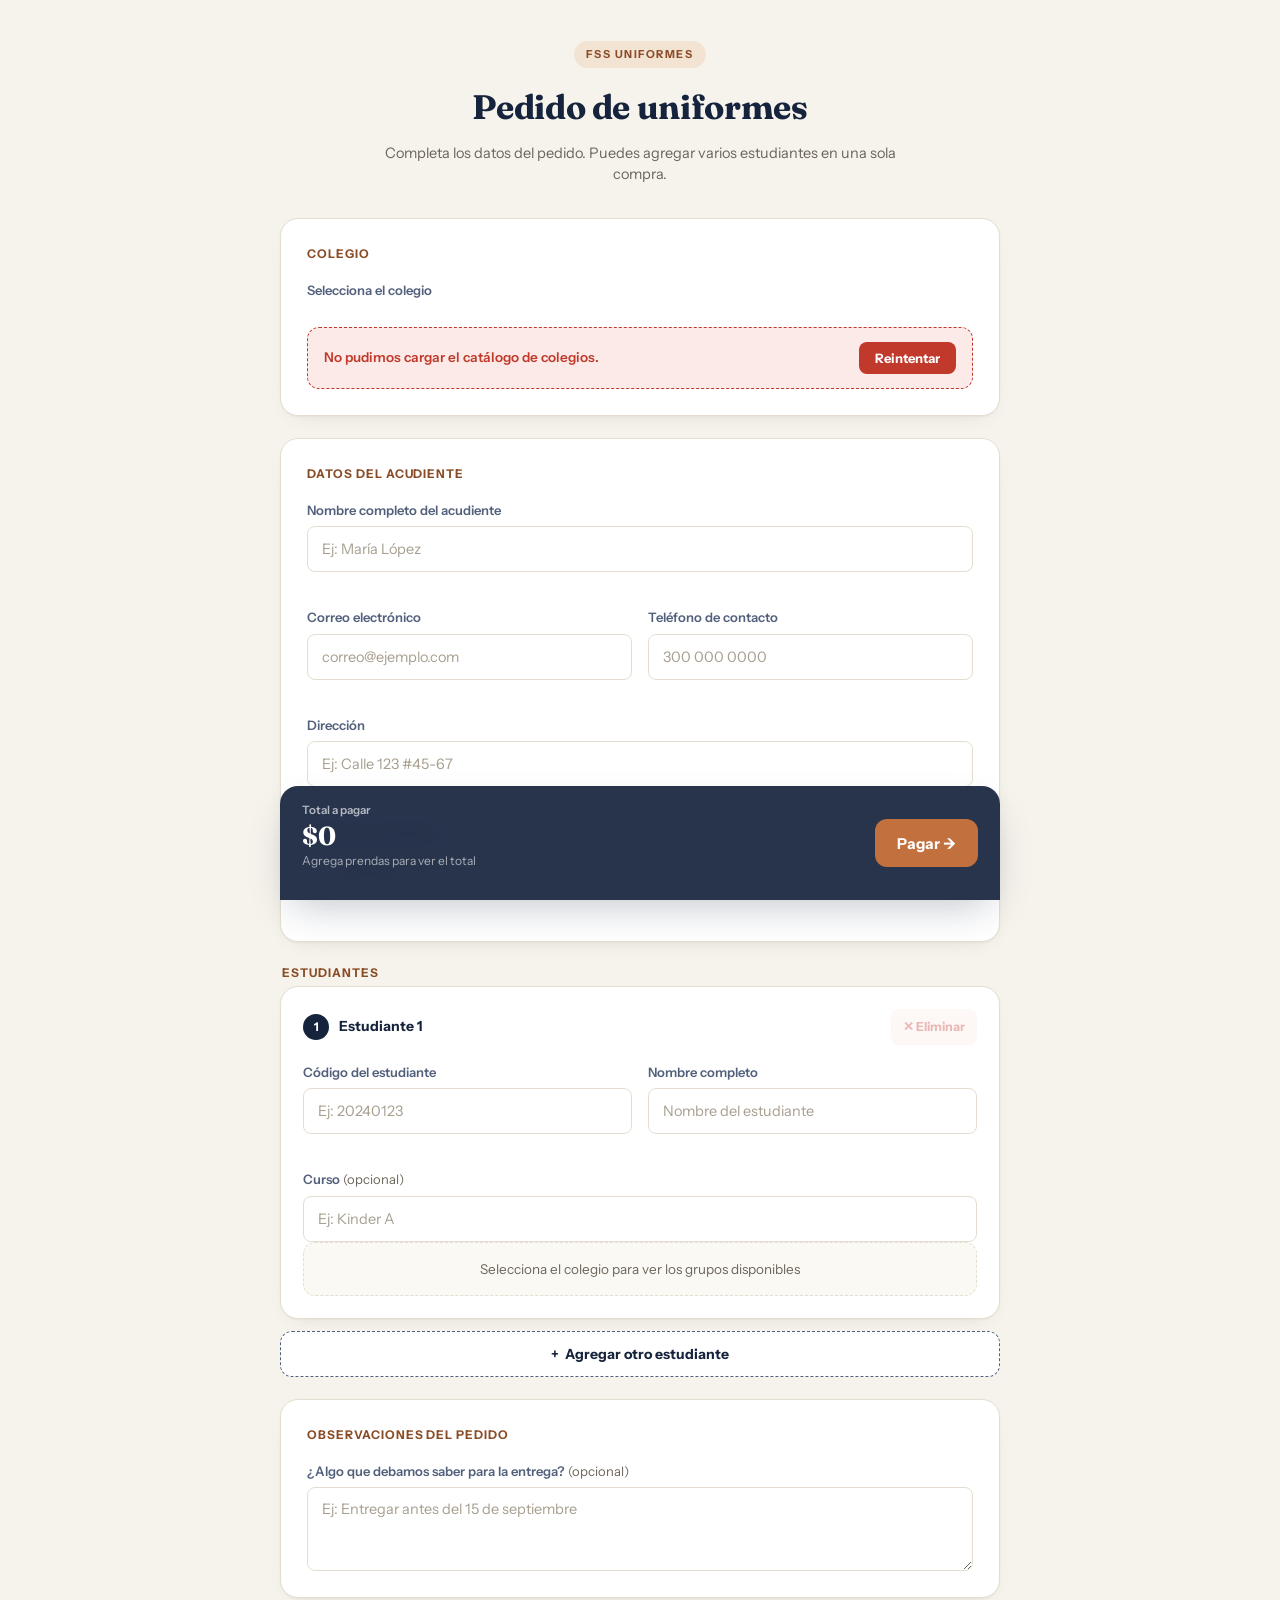
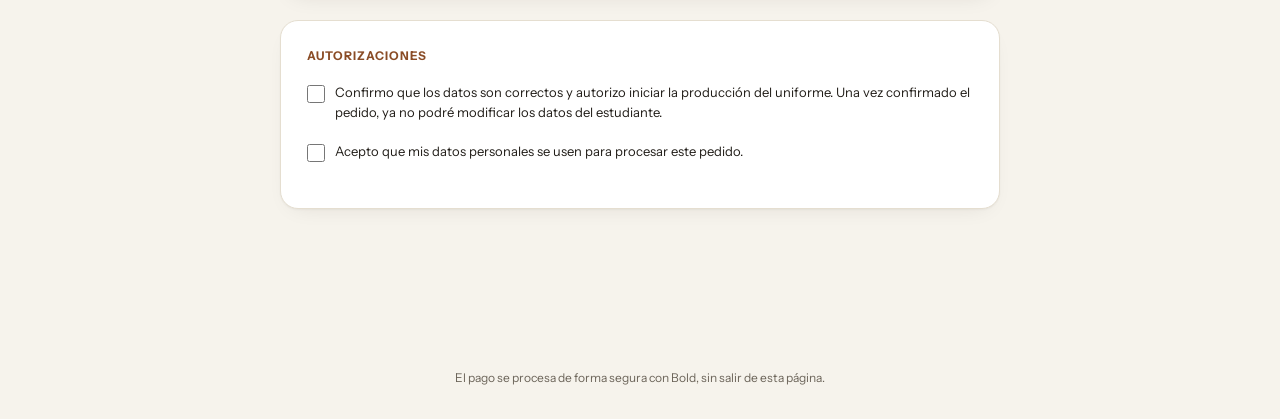
==== commit a4791198: "Update institution references to college in index.html" ====
--- a/index.html
+++ b/index.html
@@ -30,24 +30,24 @@
 
     <form id="form" novalidate>
       <div class="wrap">
-        <!-- Selección de institución -->
+        <!-- Selección de colegio -->
         <div class="card">
-          <div class="card-title">Institución</div>
+          <div class="card-title">Colegio</div>
           <div class="fields">
             <div class="field full">
-              <label for="colegio">Selecciona la institución</label>
+              <label for="colegio">Selecciona el colegio</label>
 
               <div class="skeleton-select" id="colegio-skeleton"></div>
 
               <select id="colegio" hidden>
                 <option value="" disabled selected>
-                  Selecciona la institución
+                  Selecciona el colegio
                 </option>
               </select>
               <span class="field-error" id="colegio-error"></span>
 
               <div class="catalog-error" id="catalog-error" hidden role="alert">
-                <p>No pudimos cargar el catálogo de instituciones.</p>
+                <p>No pudimos cargar el catálogo de colegios.</p>
                 <button type="button" class="btn-retry" id="btn-retry-catalog">
                   Reintentar
                 </button>
@@ -128,7 +128,7 @@
               <textarea
                 id="notas_pedido"
                 rows="3"
-                placeholder="Cuentanos..."
+                placeholder="Ej: Entregar antes del 15 de septiembre"
               ></textarea>
             </div>
           </div>
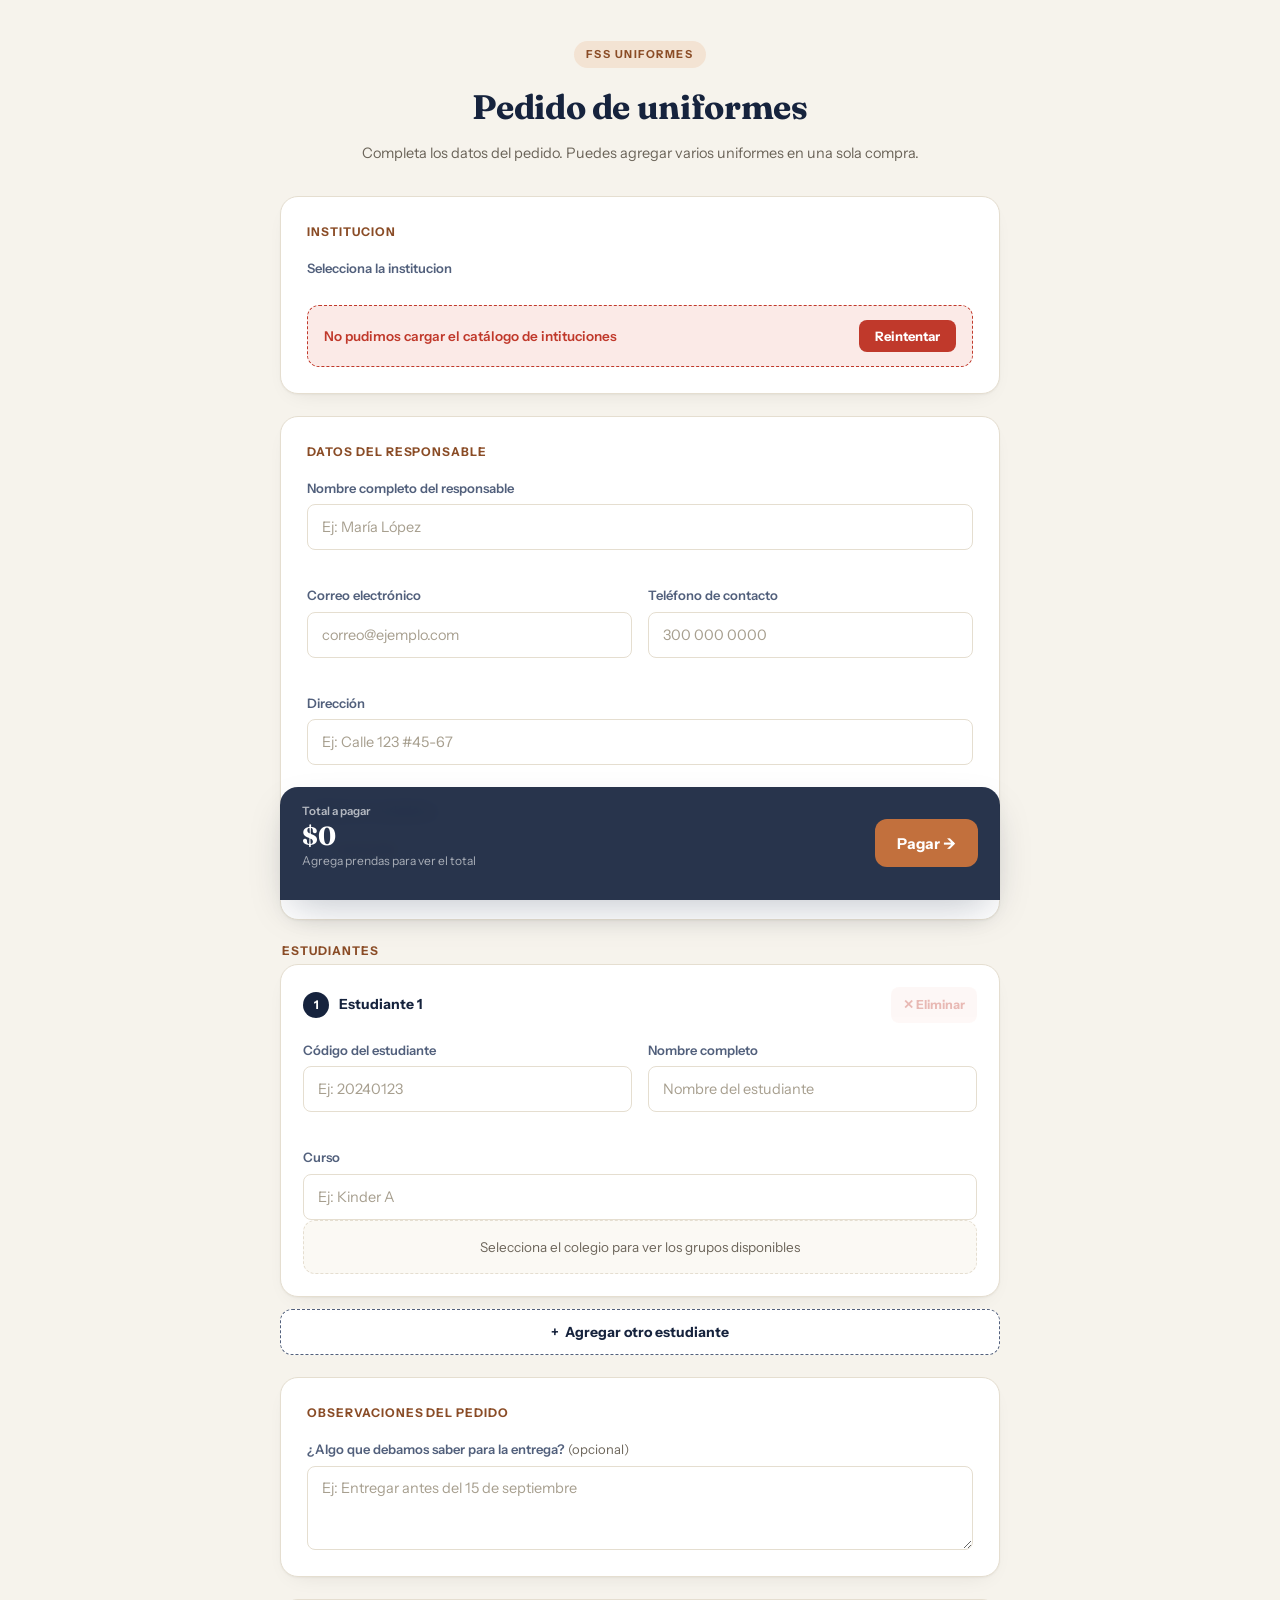
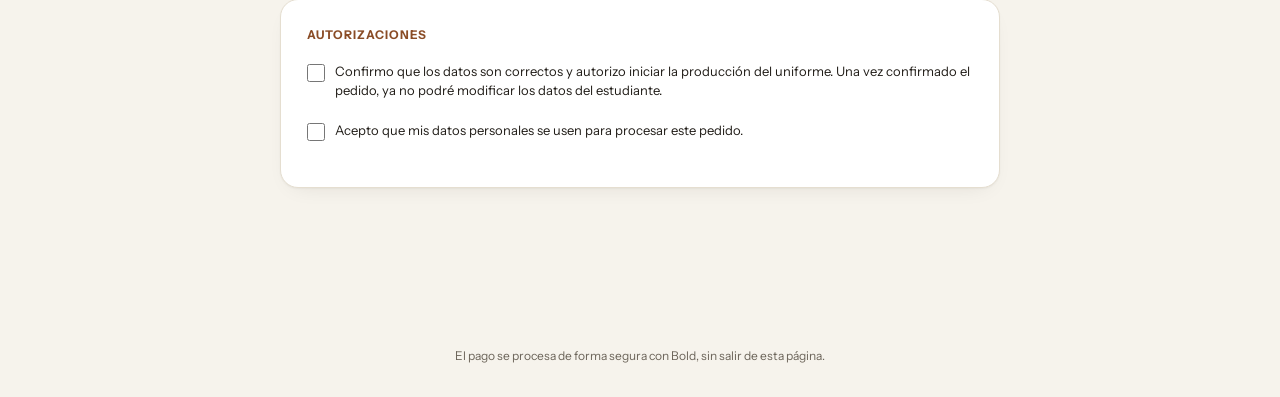
==== commit 1845b12b: "Update index.html" ====
--- a/index.html
+++ b/index.html
@@ -23,7 +23,7 @@
       <span class="eyebrow">FSS Uniformes</span>
       <h1>Pedido de uniformes</h1>
       <p>
-        Completa los datos del pedido. Puedes agregar varios estudiantes en
+        Completa los datos del pedido. Puedes agregar varios uniformes en
         una sola compra.
       </p>
     </div>
@@ -32,22 +32,22 @@
       <div class="wrap">
         <!-- Selección de colegio -->
         <div class="card">
-          <div class="card-title">Colegio</div>
+          <div class="card-title">Institucion</div>
           <div class="fields">
             <div class="field full">
-              <label for="colegio">Selecciona el colegio</label>
+              <label for="colegio">Selecciona la institucion</label>
 
               <div class="skeleton-select" id="colegio-skeleton"></div>
 
               <select id="colegio" hidden>
                 <option value="" disabled selected>
-                  Selecciona el colegio
+                  Selecciona la institucion
                 </option>
               </select>
               <span class="field-error" id="colegio-error"></span>
 
               <div class="catalog-error" id="catalog-error" hidden role="alert">
-                <p>No pudimos cargar el catálogo de colegios.</p>
+                <p>No pudimos cargar el catálogo de intituciones</p>
                 <button type="button" class="btn-retry" id="btn-retry-catalog">
                   Reintentar
                 </button>
@@ -58,10 +58,10 @@
 
         <!-- Datos del acudiente -->
         <div class="card">
-          <div class="card-title">Datos del acudiente</div>
+          <div class="card-title">Datos del responsable</div>
           <div class="fields">
             <div class="field full">
-              <label for="nombre_padre">Nombre completo del acudiente</label>
+              <label for="nombre_padre">Nombre completo del responsable</label>
               <input id="nombre_padre" placeholder="Ej: María López" />
               <span class="field-error"></span>
             </div>
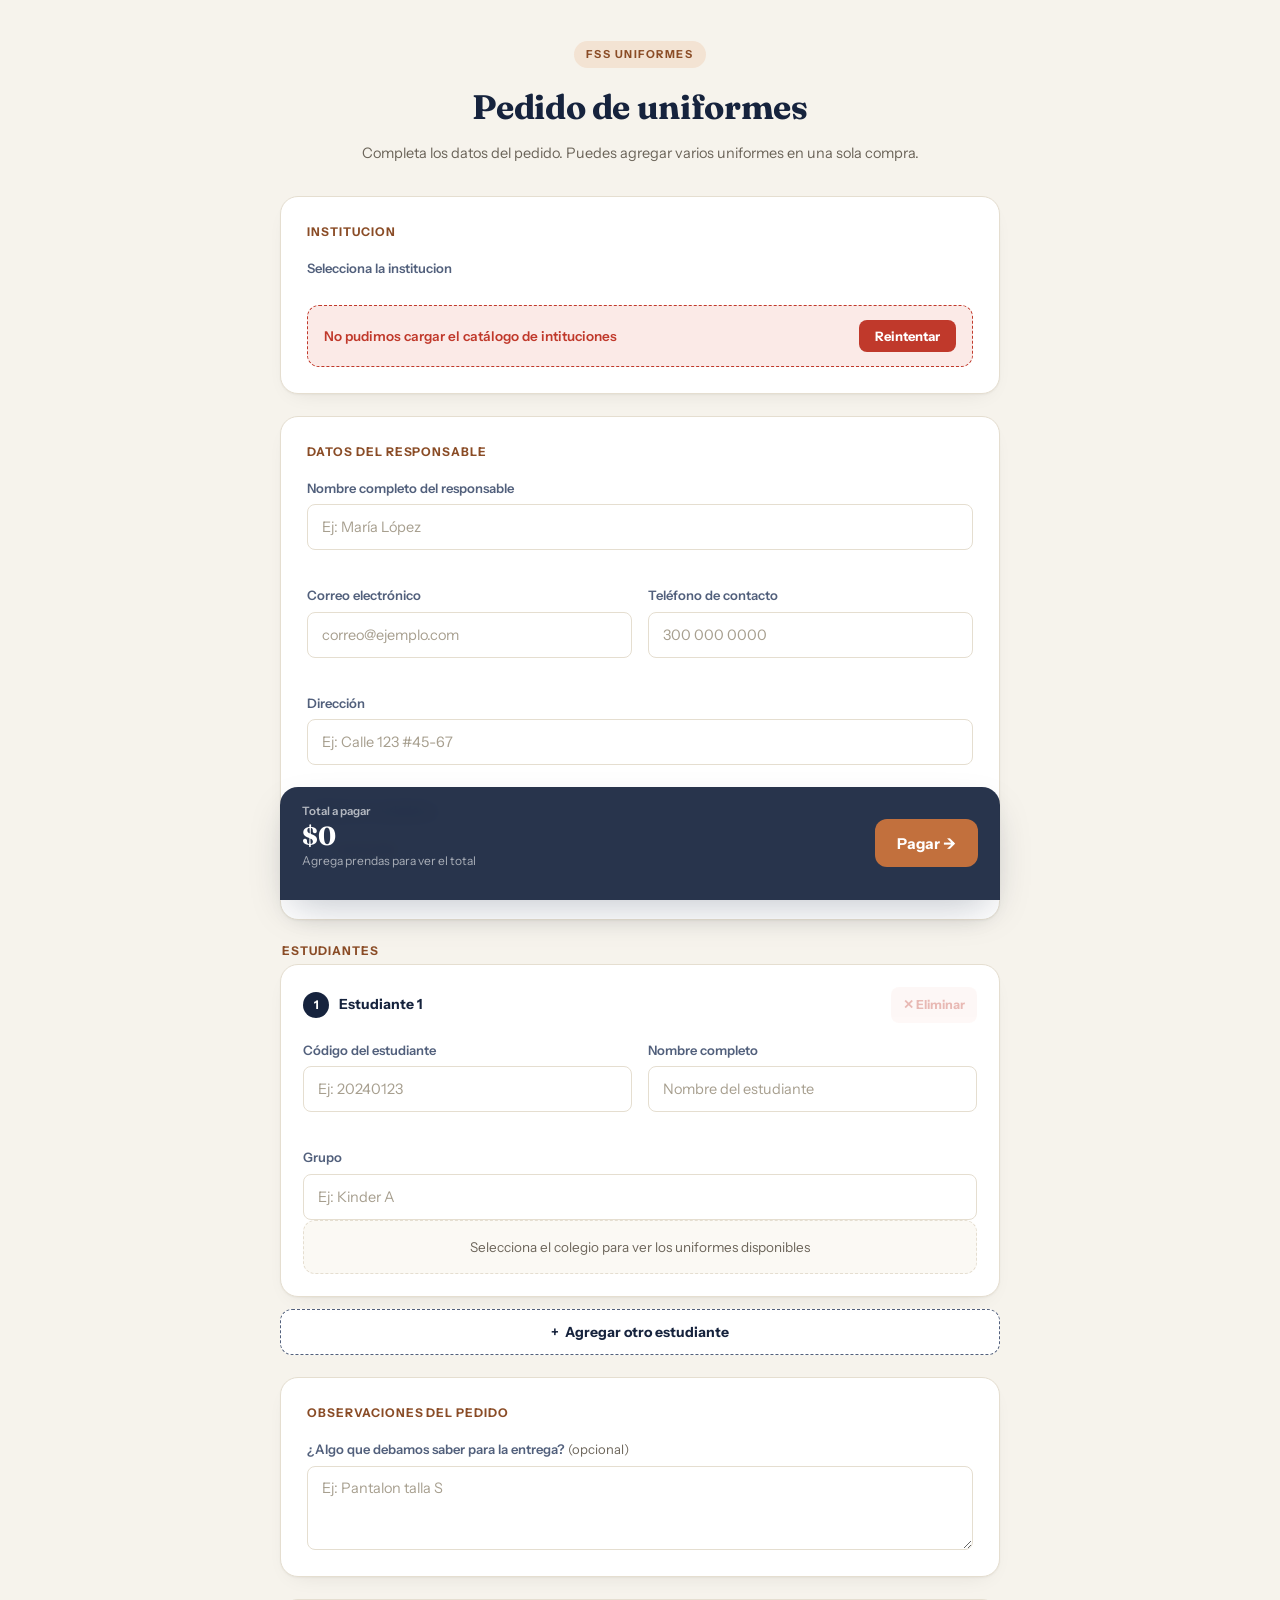
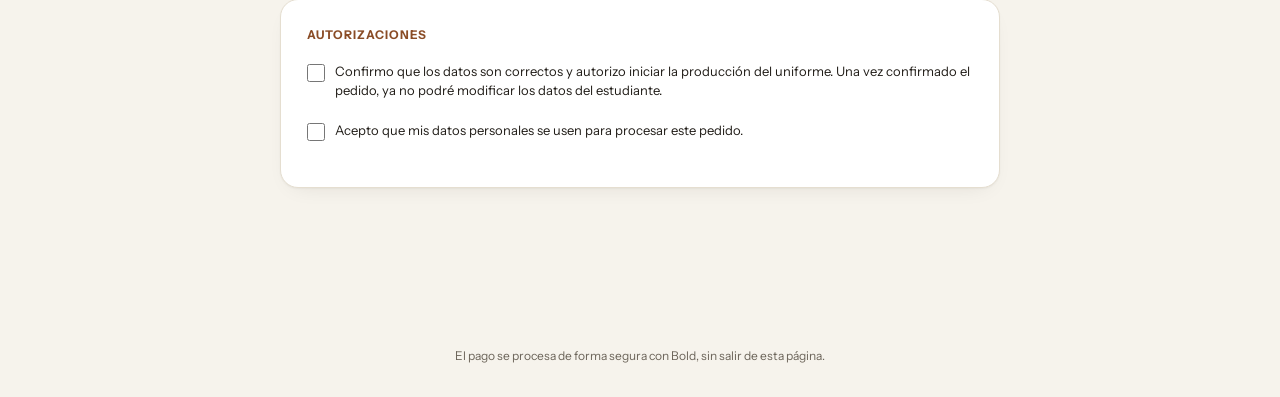
==== commit 39d84c38: "Update index.html" ====
--- a/index.html
+++ b/index.html
@@ -128,7 +128,7 @@
               <textarea
                 id="notas_pedido"
                 rows="3"
-                placeholder="Ej: Entregar antes del 15 de septiembre"
+                placeholder="Ej: Pantalon talla S"
               ></textarea>
             </div>
           </div>
